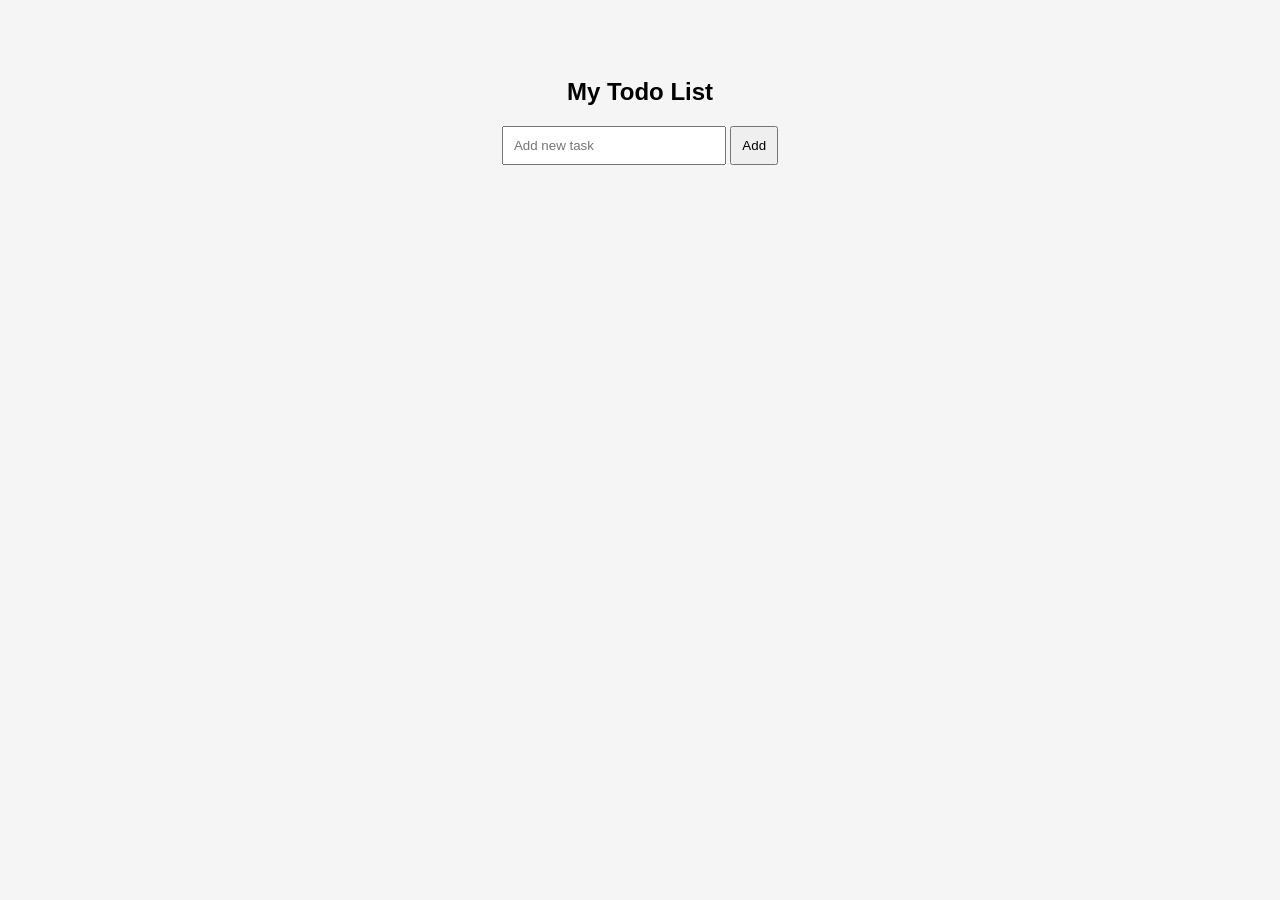
==== index.html @ 4df79999 "Update index.html" ====
<!DOCTYPE html>
<html>
<head>
  <link rel="stylesheet" href="style.css">
</head>
<body>
  <h2>My Todo List</h2>
  <input id="taskInput" placeholder="Add new task">
  <button onclick="addTask()">Add</button>
  <ul id="taskList"></ul>
  <script src="script.js"></script>
</body>
</html>
---- style.css ----
body {
  font-family: Arial;
  text-align: center;
  padding: 50px;
  background: #f5f5f5;
}

input {
  padding: 10px;
  width: 200px;
}

button {
  padding: 10px;
  cursor: pointer;
}

li {
  margin: 10px 0;
  list-style: none;
}

li button {
  margin-left: 10px;
  background: red;
  color: white;
  border: none;
  padding: 5px 10px;
}
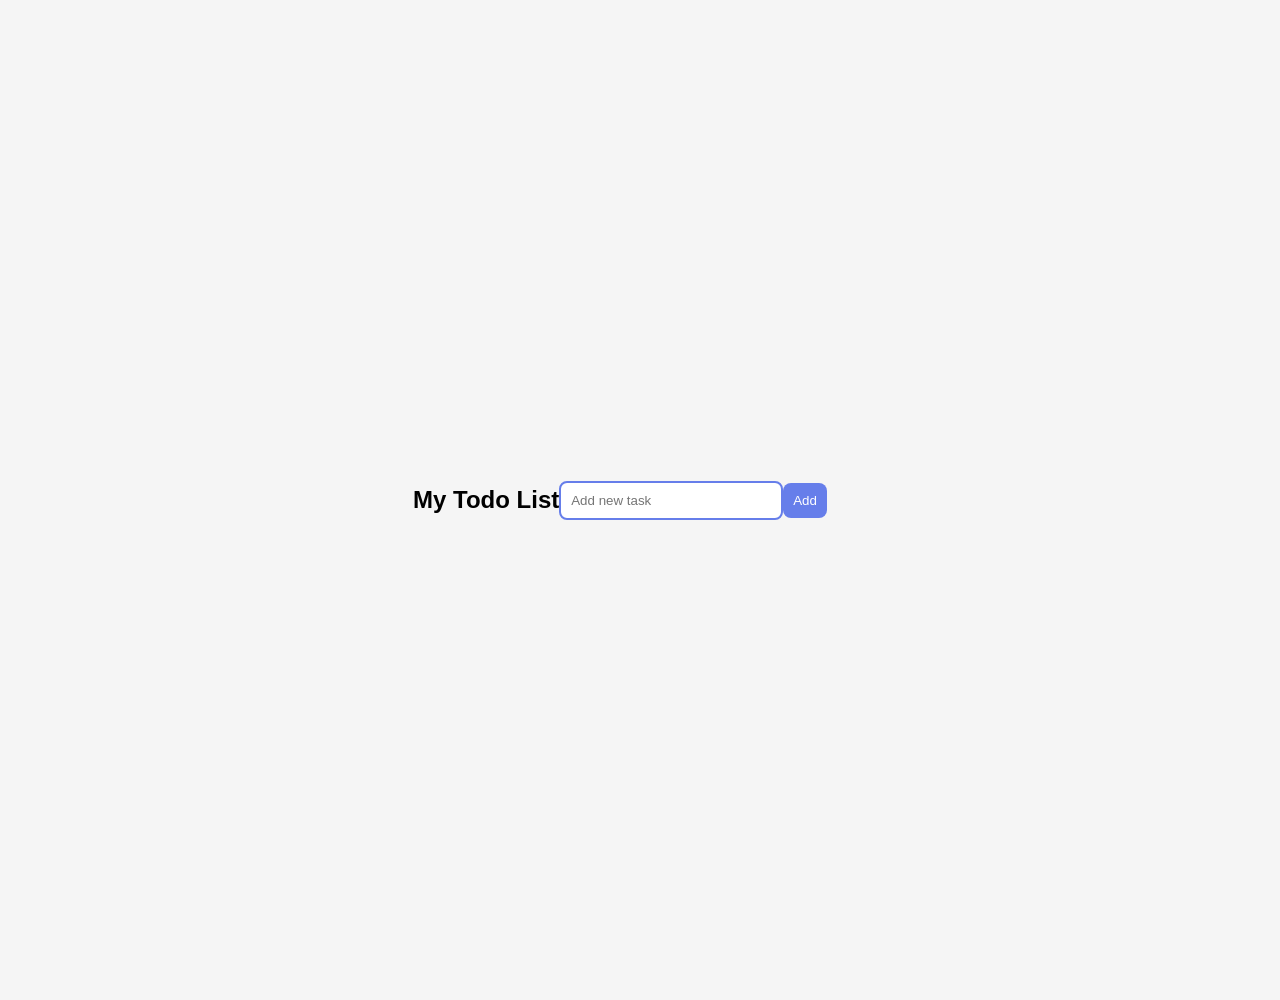
==== commit 217cdb91: "Update index.html" ====
--- a/index.html
+++ b/index.html
@@ -1,6 +1,54 @@
 <!DOCTYPE html>
 <html>
 <head>
+  <style>
+body {
+  font-family: 'Poppins', sans-serif;
+  background: linear-gradient(135deg, #667eea 0%, #764ba2 100%);
+  display: flex;
+  justify-content: center;
+  align-items: center;
+  min-height: 100vh;
+  margin: 0;
+}
+
+.container {
+  background: white;
+  padding: 30px;
+  border-radius: 15px;
+  box-shadow: 0 10px 30px rgba(0,0,0,0.2);
+  width: 400px;
+}
+
+input {
+  width: 70%;
+  padding: 10px;
+  border: 2px solid #667eea;
+  border-radius: 8px;
+  outline: none;
+}
+
+button {
+  padding: 10px 15px;
+  background: #667eea;
+  color: white;
+  border: none;
+  border-radius: 8px;
+  cursor: pointer;
+}
+
+button:hover {
+  background: #764ba2;
+}
+
+li {
+  background: #f5f5f5;
+  padding: 10px;
+  margin: 8px 0;
+  border-radius: 8px;
+  list-style: none;
+}
+</style>
   <link rel="stylesheet" href="style.css">
 </head>
 <body>
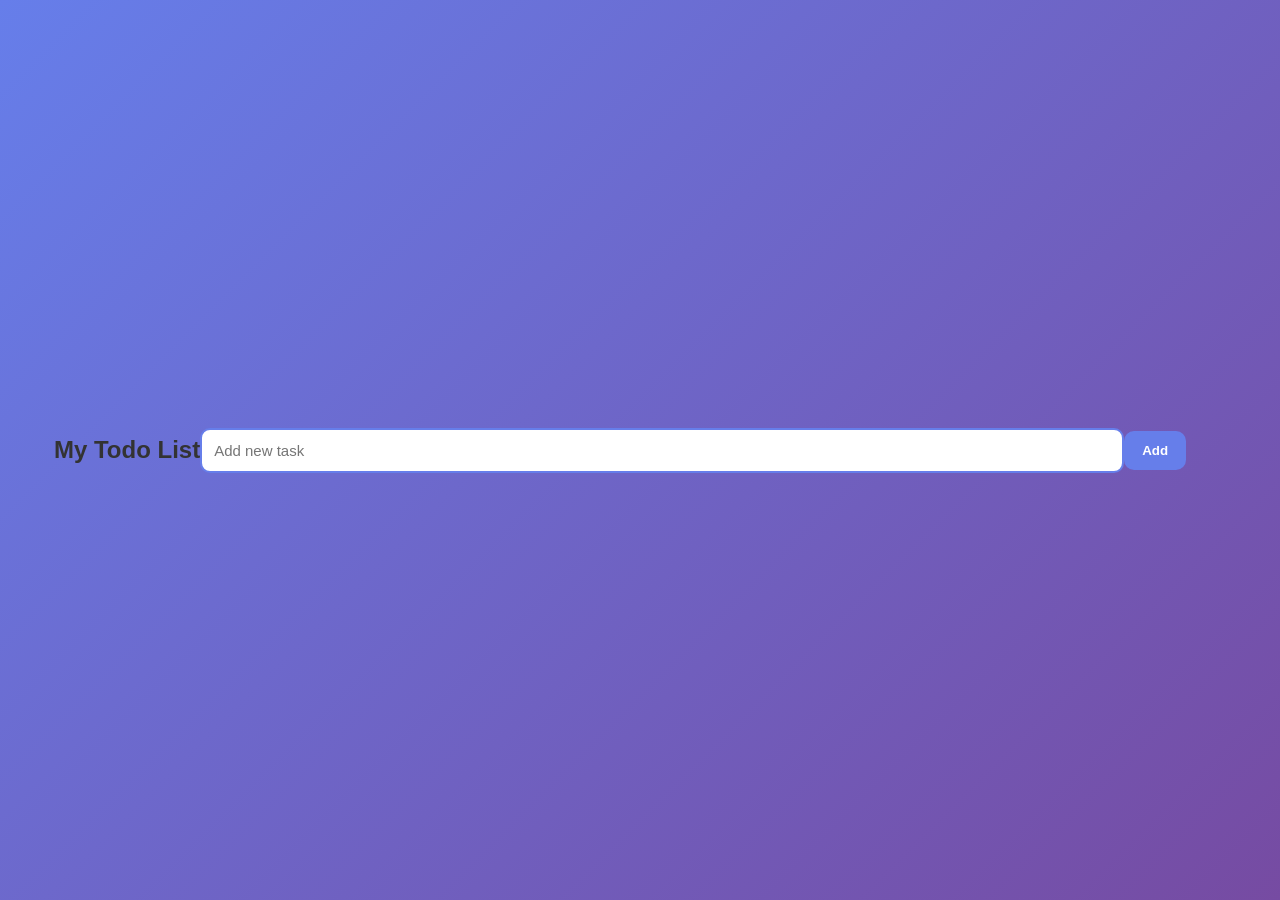
==== commit ec242325: "Update index.html" ====
--- a/index.html
+++ b/index.html
@@ -1,54 +1,7 @@
 <!DOCTYPE html>
 <html>
 <head>
-  <style>
-body {
-  font-family: 'Poppins', sans-serif;
-  background: linear-gradient(135deg, #667eea 0%, #764ba2 100%);
-  display: flex;
-  justify-content: center;
-  align-items: center;
-  min-height: 100vh;
-  margin: 0;
-}
-
-.container {
-  background: white;
-  padding: 30px;
-  border-radius: 15px;
-  box-shadow: 0 10px 30px rgba(0,0,0,0.2);
-  width: 400px;
-}
-
-input {
-  width: 70%;
-  padding: 10px;
-  border: 2px solid #667eea;
-  border-radius: 8px;
-  outline: none;
-}
-
-button {
-  padding: 10px 15px;
-  background: #667eea;
-  color: white;
-  border: none;
-  border-radius: 8px;
-  cursor: pointer;
-}
-
-button:hover {
-  background: #764ba2;
-}
-
-li {
-  background: #f5f5f5;
-  padding: 10px;
-  margin: 8px 0;
-  border-radius: 8px;
-  list-style: none;
-}
-</style>
+  
   <link rel="stylesheet" href="style.css">
 </head>
 <body>
--- a/style.css
+++ b/style.css
@@ -1,29 +1,50 @@
 body {
-  font-family: Arial;
+  font-family: 'Poppins', sans-serif;
+  background: linear-gradient(135deg, #667eea 0%, #764ba2 100%);
+  display: flex;
+  justify-content: center;
+  align-items: center;
+  min-height: 100vh;
+  margin: 0;
+}
+
+h2 {
   text-align: center;
-  padding: 50px;
-  background: #f5f5f5;
+  color: #333;
 }
 
 input {
-  padding: 10px;
-  width: 200px;
+  width: 70%;
+  padding: 12px;
+  border: 2px solid #667eea;
+  border-radius: 10px;
+  outline: none;
+  font-size: 15px;
 }
 
 button {
-  padding: 10px;
+  padding: 12px 18px;
+  background: #667eea;
+  color: white;
+  border: none;
+  border-radius: 10px;
   cursor: pointer;
+  font-weight: bold;
+  transition: 0.3s;
+}
+
+button:hover {
+  background: #764ba2;
+  transform: scale(1.05);
 }
 
 li {
+  background: #f8f9fa;
+  padding: 12px;
   margin: 10px 0;
+  border-radius: 10px;
   list-style: none;
+  display: flex;
+  justify-content: space-between;
+  box-shadow: 0 2px 5px rgba(0,0,0,0.1);
 }
-
-li button {
-  margin-left: 10px;
-  background: red;
-  color: white;
-  border: none;
-  padding: 5px 10px;
-}
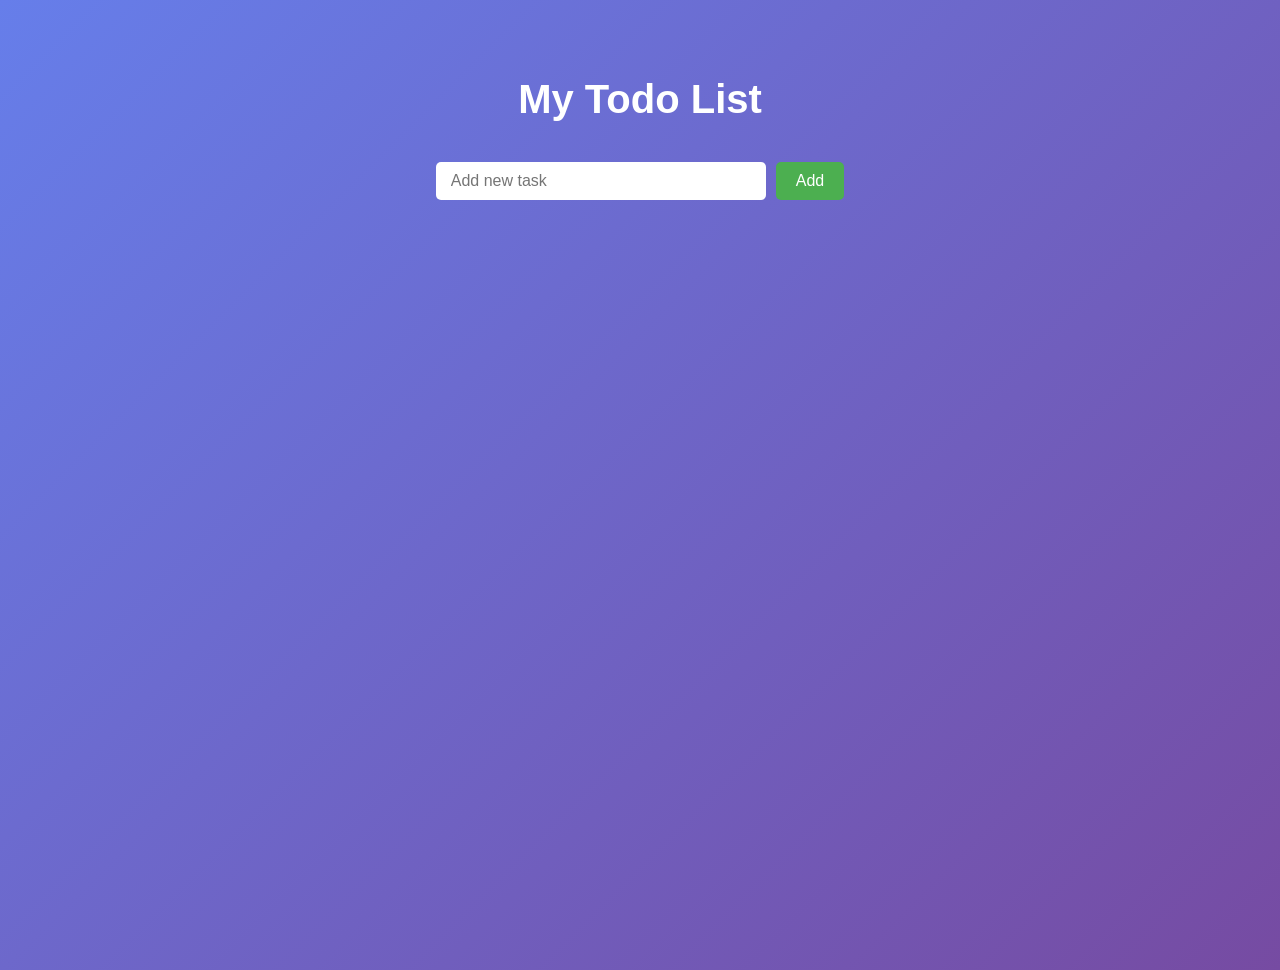
==== commit 40a53dd5: "Update index.html" ====
--- a/index.html
+++ b/index.html
@@ -1,14 +1,17 @@
 <!DOCTYPE html>
 <html>
 <head>
-  
   <link rel="stylesheet" href="style.css">
 </head>
 <body>
-  <h2>My Todo List</h2>
-  <input id="taskInput" placeholder="Add new task">
-  <button onclick="addTask()">Add</button>
-  <ul id="taskList"></ul>
+  <div class="container">
+    <h1>My Todo List</h1>
+    <div class="input-area">
+      <input type="text" placeholder="Add new task">
+      <button>Add</button>
+    </div>
+    <div id="todo-list"></div>
+  </div>
   <script src="script.js"></script>
 </body>
 </html>
--- a/style.css
+++ b/style.css
@@ -1,50 +1,70 @@
 body {
-  font-family: 'Poppins', sans-serif;
+  margin: 0;
+  padding: 20px;
+  font-family: Arial, sans-serif;
   background: linear-gradient(135deg, #667eea 0%, #764ba2 100%);
+  min-height: 100vh;
   display: flex;
   justify-content: center;
-  align-items: center;
-  min-height: 100vh;
-  margin: 0;
+  align-items: flex-start;
+  padding-top: 50px;
 }
 
-h2 {
+.container {
   text-align: center;
-  color: #333;
+  width: 100%;
+  max-width: 600px;
+}
+
+h1 {
+  color: white;
+  margin-bottom: 40px;
+  font-size: 2.5em;
+  text-align: center;
+}
+
+.input-area {
+  display: flex;
+  gap: 10px;
+  justify-content: center;
+  margin-bottom: 30px;
 }
 
 input {
-  width: 70%;
-  padding: 12px;
-  border: 2px solid #667eea;
-  border-radius: 10px;
-  outline: none;
-  font-size: 15px;
+  padding: 10px 15px;
+  width: 300px;
+  max-width: 60%;
+  border: none;
+  border-radius: 5px;
+  font-size: 16px;
 }
 
 button {
-  padding: 12px 18px;
-  background: #667eea;
+  padding: 10px 20px;
+  background-color: #4CAF50;
   color: white;
   border: none;
-  border-radius: 10px;
+  border-radius: 5px;
   cursor: pointer;
-  font-weight: bold;
-  transition: 0.3s;
+  font-size: 16px;
 }
 
 button:hover {
-  background: #764ba2;
-  transform: scale(1.05);
+  background-color: #45a049;
 }
 
-li {
-  background: #f8f9fa;
-  padding: 12px;
-  margin: 10px 0;
-  border-radius: 10px;
-  list-style: none;
+.todo-item {
+  background: white;
+  padding: 10px 15px;
+  margin: 10px auto;
+  border-radius: 5px;
   display: flex;
   justify-content: space-between;
-  box-shadow: 0 2px 5px rgba(0,0,0,0.1);
+  align-items: center;
+  max-width: 400px;
 }
+
+.todo-item button {
+  background-color: #f44336;
+  padding: 5px 15px;
+}
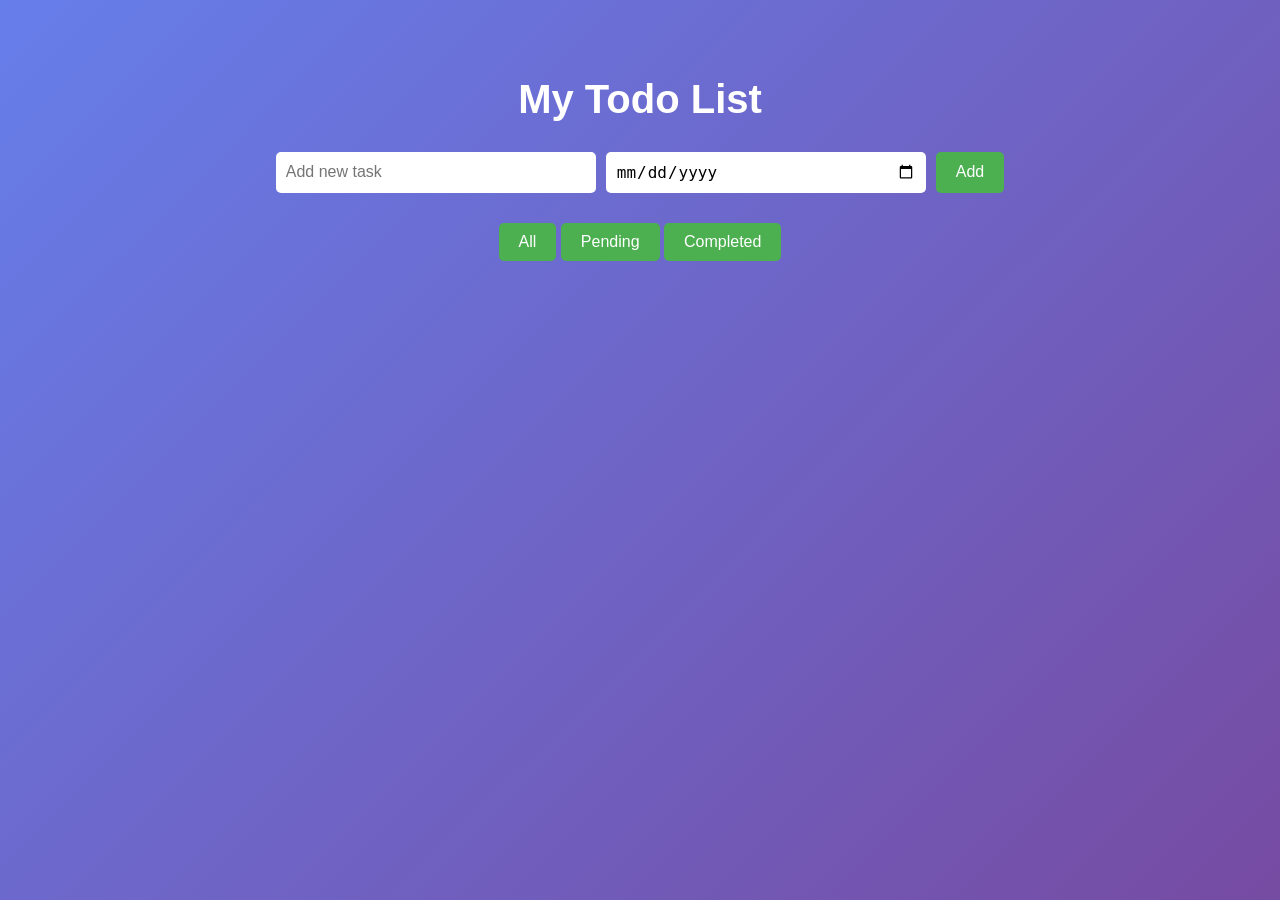
==== commit abe157da: "Update index.html" ====
--- a/index.html
+++ b/index.html
@@ -1,17 +1,25 @@
 <!DOCTYPE html>
 <html>
 <head>
-  <link rel="stylesheet" href="style.css">
+    <link rel="stylesheet" href="style.css">
 </head>
 <body>
-  <div class="container">
-    <h1>My Todo List</h1>
-    <div class="input-area">
-      <input type="text" placeholder="Add new task">
-      <button>Add</button>
+    <div class="container">
+        <h1>My Todo List</h1>
+        <div class="input-area">
+            <input type="text" id="taskInput" placeholder="Add new task">
+            <input type="date" id="dateInput">
+            <button onclick="addTask()">Add</button>
+        </div>
+
+        <div style="margin:15px 0;">
+            <button onclick="filterTasks('all')">All</button>
+            <button onclick="filterTasks('pending')">Pending</button>
+            <button onclick="filterTasks('completed')">Completed</button>
+        </div>
+
+        <div id="todo-list" class="todo-list"></div>
     </div>
-    <div id="todo-list"></div>
-  </div>
-  <script src="script.js"></script>
+    <script src="script.js"></script>
 </body>
 </html>
--- a/style.css
+++ b/style.css
@@ -1,26 +1,20 @@
 body {
   margin: 0;
-  padding: 20px;
+  padding: 0;
   font-family: Arial, sans-serif;
   background: linear-gradient(135deg, #667eea 0%, #764ba2 100%);
   min-height: 100vh;
-  display: flex;
-  justify-content: center;
-  align-items: flex-start;
-  padding-top: 50px;
 }
 
 .container {
   text-align: center;
-  width: 100%;
-  max-width: 600px;
+  padding-top: 50px;
 }
 
 h1 {
   color: white;
-  margin-bottom: 40px;
   font-size: 2.5em;
-  text-align: center;
+  margin-bottom: 30px;
 }
 
 .input-area {
@@ -31,9 +25,8 @@
 }
 
 input {
-  padding: 10px 15px;
+  padding: 10px;
   width: 300px;
-  max-width: 60%;
   border: none;
   border-radius: 5px;
   font-size: 16px;
@@ -59,8 +52,9 @@
   margin: 10px auto;
   border-radius: 5px;
   display: flex;
-  justify-content: space-between;
+  justify-content: center;
   align-items: center;
+  gap: 15px; /* space between text and Delete button */
   max-width: 400px;
 }
 
@@ -68,3 +62,7 @@
   background-color: #f44336;
   padding: 5px 15px;
 }
+
+.todo-item button:hover {
+  background-color: #da190b;
+}
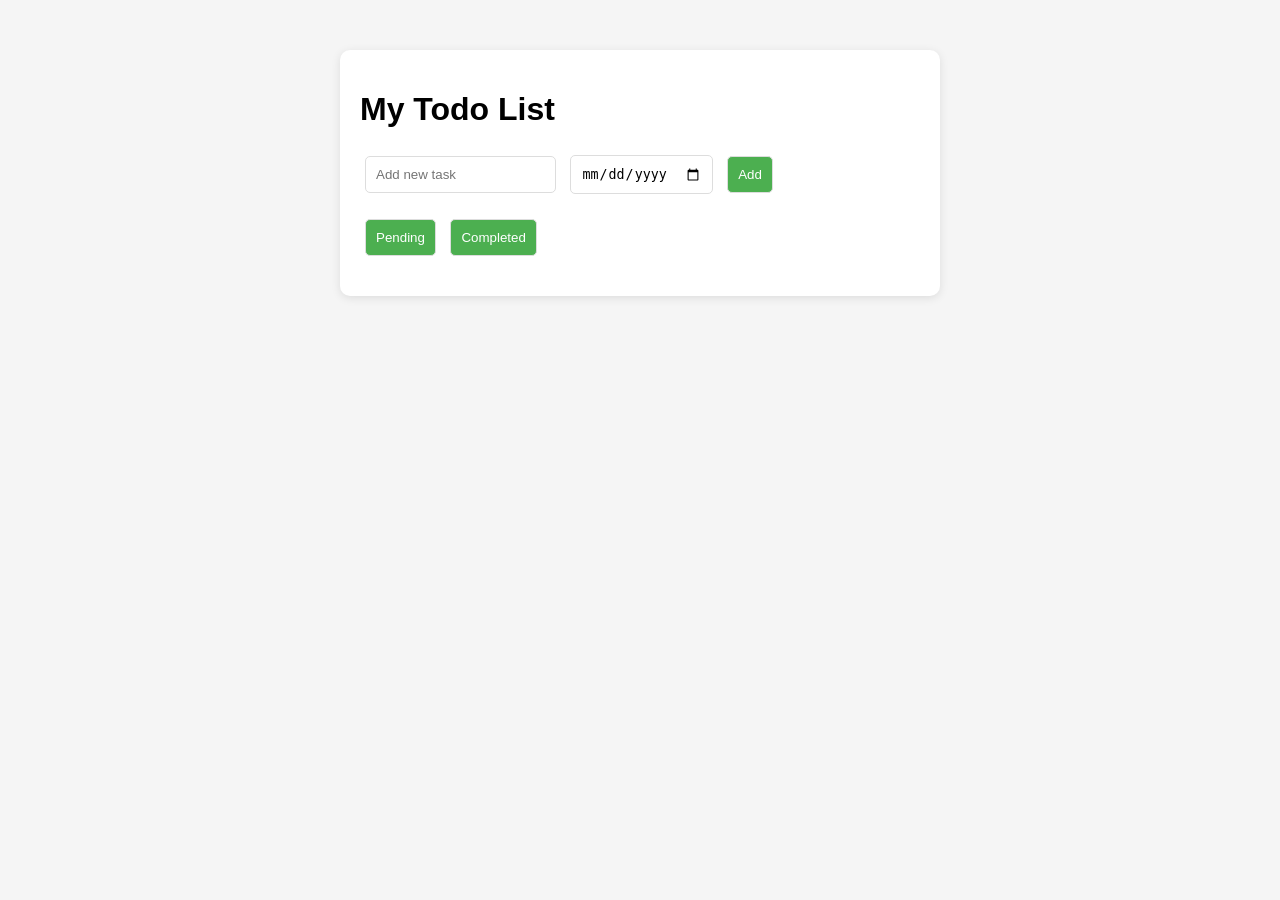
==== commit c39f5d7d: "Update index.html" ====
--- a/index.html
+++ b/index.html
@@ -13,7 +13,6 @@
         </div>
 
         <div style="margin:15px 0;">
-            <button onclick="filterTasks('all')">All</button>
             <button onclick="filterTasks('pending')">Pending</button>
             <button onclick="filterTasks('completed')">Completed</button>
         </div>
--- a/style.css
+++ b/style.css
@@ -1,68 +1,55 @@
 body {
-  margin: 0;
-  padding: 0;
-  font-family: Arial, sans-serif;
-  background: linear-gradient(135deg, #667eea 0%, #764ba2 100%);
-  min-height: 100vh;
+    font-family: Arial;
+    max-width: 600px;
+    margin: 50px auto;
+    background: #f5f5f5;
 }
 
 .container {
-  text-align: center;
-  padding-top: 50px;
+    background: white;
+    padding: 20px;
+    border-radius: 10px;
+    box-shadow: 0 2px 10px rgba(0,0,0,0.1);
 }
 
-h1 {
-  color: white;
-  font-size: 2.5em;
-  margin-bottom: 30px;
-}
-
-.input-area {
-  display: flex;
-  gap: 10px;
-  justify-content: center;
-  margin-bottom: 30px;
-}
-
-input {
-  padding: 10px;
-  width: 300px;
-  border: none;
-  border-radius: 5px;
-  font-size: 16px;
+input, button {
+    padding: 10px;
+    margin: 5px;
+    border: 1px solid #ddd;
+    border-radius: 5px;
 }
 
 button {
-  padding: 10px 20px;
-  background-color: #4CAF50;
-  color: white;
-  border: none;
-  border-radius: 5px;
-  cursor: pointer;
-  font-size: 16px;
+    background: #4CAF50;
+    color: white;
+    cursor: pointer;
 }
 
 button:hover {
-  background-color: #45a049;
+    background: #45a049;
 }
 
 .todo-item {
-  background: white;
-  padding: 10px 15px;
-  margin: 10px auto;
-  border-radius: 5px;
-  display: flex;
-  justify-content: center;
-  align-items: center;
-  gap: 15px; /* space between text and Delete button */
-  max-width: 400px;
+    display: flex;
+    align-items: center;
+    padding: 10px;
+    margin: 5px 0;
+    background: #f9f9f9;
+    border-radius: 5px;
 }
 
-.todo-item button {
-  background-color: #f44336;
-  padding: 5px 15px;
+.todo-item.completed {
+    text-decoration: line-through;
+    opacity: 0.6;
 }
 
-.todo-item button:hover {
-  background-color: #da190b;
+.todo-item span {
+    flex: 1;
+    margin-left: 10px;
 }
+
+.due-date {
+    font-size: 12px;
+    color: #666;
+    margin-left: 10px;
+}
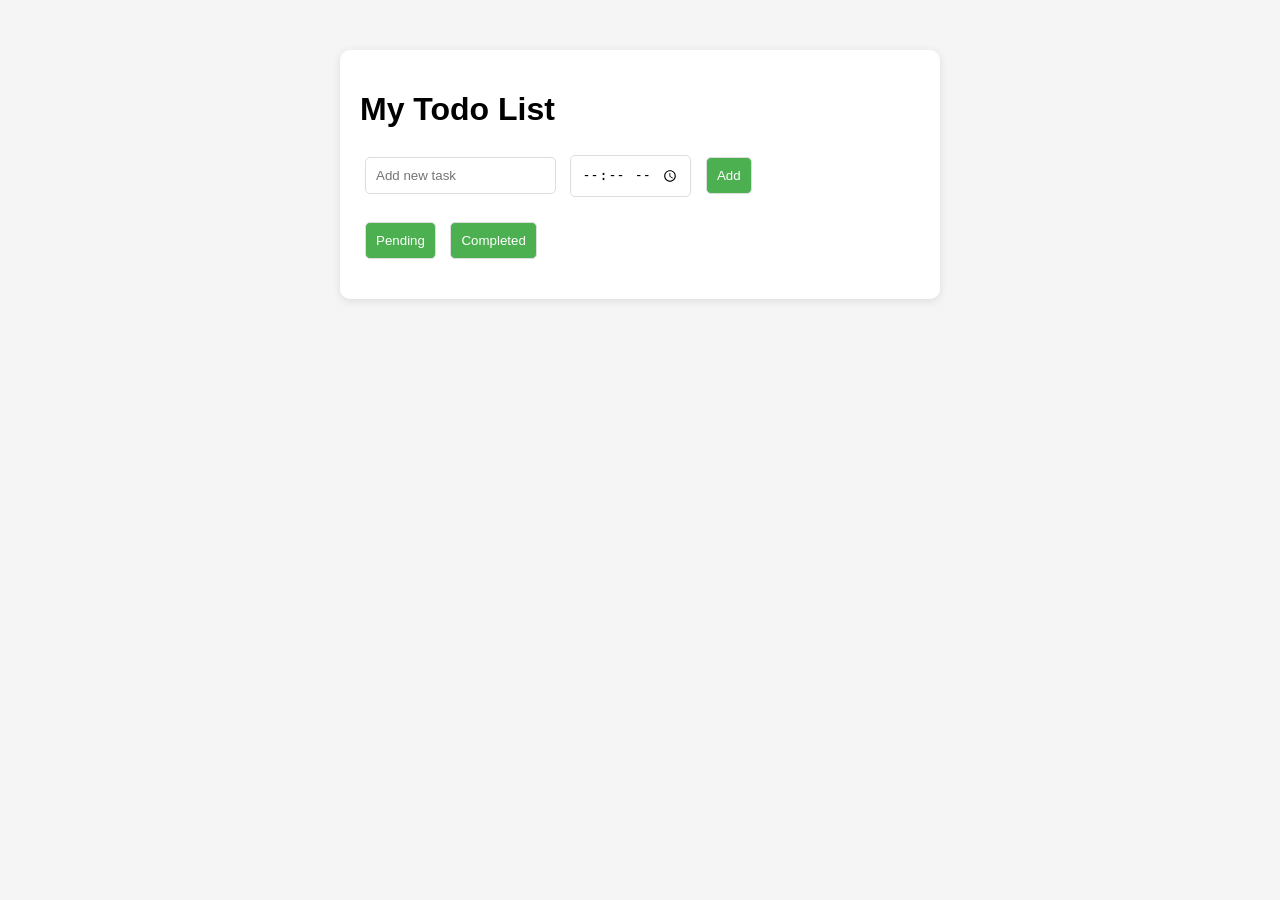
==== commit 25307e0e: "Update index.html" ====
--- a/index.html
+++ b/index.html
@@ -8,7 +8,7 @@
         <h1>My Todo List</h1>
         <div class="input-area">
             <input type="text" id="taskInput" placeholder="Add new task">
-            <input type="date" id="dateInput">
+            <input type="time" id="timeInput">
             <button onclick="addTask()">Add</button>
         </div>
 
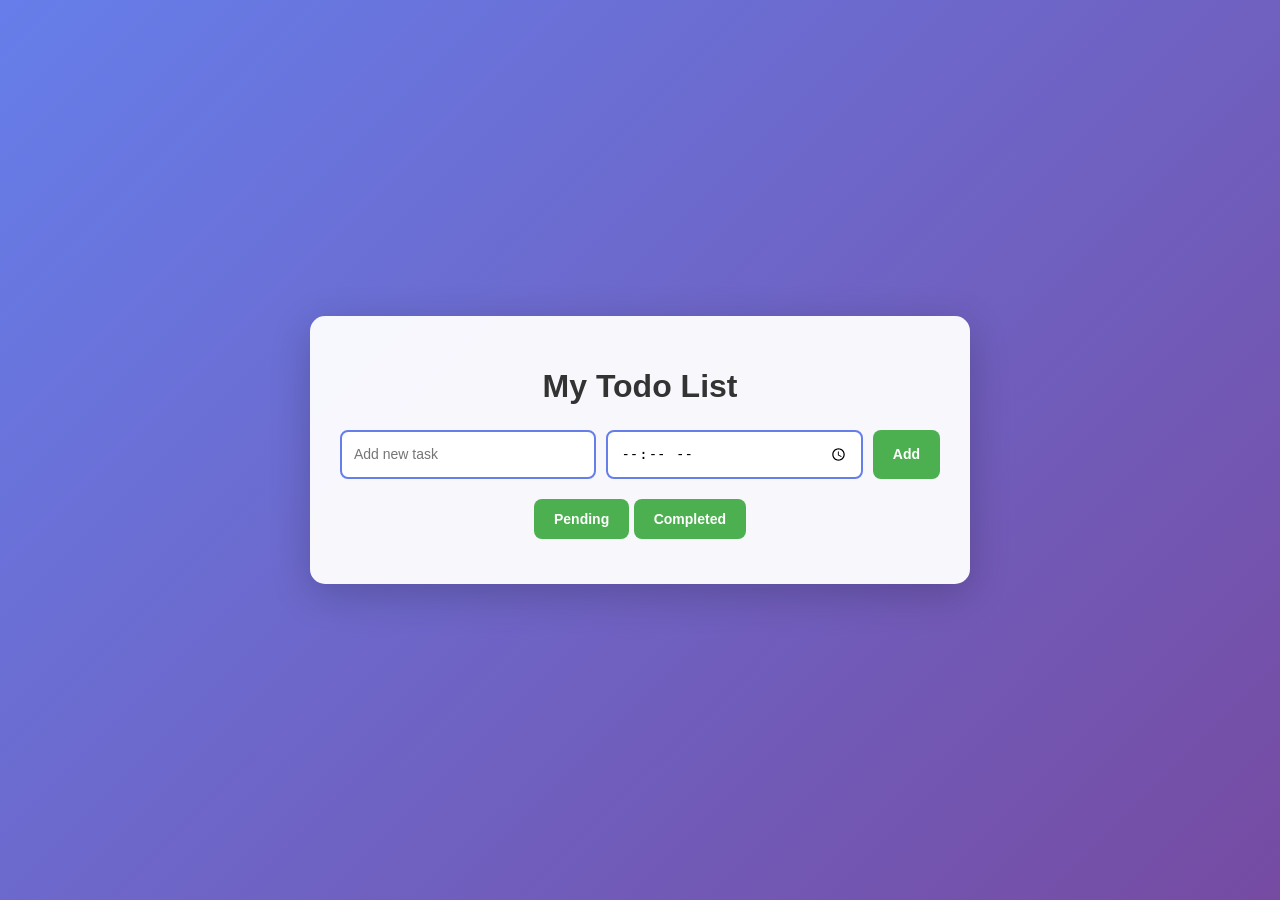
==== commit bdb73463: "Update index.html" ====
--- a/index.html
+++ b/index.html
@@ -1,7 +1,7 @@
 <!DOCTYPE html>
 <html>
 <head>
-    <link rel="stylesheet" href="style.css">
+    <link rel="stylesheet" href="style.css?v=1">
 </head>
 <body>
     <div class="container">
@@ -12,7 +12,7 @@
             <button onclick="addTask()">Add</button>
         </div>
 
-        <div style="margin:15px 0;">
+        <div style="margin:15px 0; text-align:center;">
             <button onclick="filterTasks('pending')">Pending</button>
             <button onclick="filterTasks('completed')">Completed</button>
         </div>
--- a/style.css
+++ b/style.css
@@ -1,55 +1,84 @@
 body {
     font-family: Arial;
-    max-width: 600px;
-    margin: 50px auto;
-    background: #f5f5f5;
+    margin: 0;
+    padding: 0;
+    background: linear-gradient(135deg, #667eea 0%, #764ba2 100%);
+    min-height: 100vh;
+    display: flex;
+    justify-content: center;
+    align-items: center;
 }
 
 .container {
-    background: white;
-    padding: 20px;
-    border-radius: 10px;
-    box-shadow: 0 2px 10px rgba(0,0,0,0.1);
+    background: rgba(255, 255, 255, 0.95);
+    padding: 30px;
+    border-radius: 15px;
+    box-shadow: 0 10px 40px rgba(0,0,0,0.2);
+    width: 90%;
+    max-width: 600px;
 }
 
-input, button {
-    padding: 10px;
-    margin: 5px;
-    border: 1px solid #ddd;
-    border-radius: 5px;
+h1 {
+    text-align: center;
+    color: #333;
+    margin-bottom: 25px;
+}
+
+.input-area {
+    display: flex;
+    gap: 10px;
+    margin-bottom: 20px;
+}
+
+input[type="text"], input[type="time"] {
+    flex: 1;
+    padding: 12px;
+    border: 2px solid #667eea;
+    border-radius: 8px;
+    font-size: 14px;
 }
 
 button {
+    padding: 12px 20px;
     background: #4CAF50;
     color: white;
+    border: none;
+    border-radius: 8px;
     cursor: pointer;
+    font-size: 14px;
+    font-weight: bold;
 }
 
 button:hover {
     background: #45a049;
+    transform: translateY(-2px);
 }
 
 .todo-item {
     display: flex;
     align-items: center;
-    padding: 10px;
-    margin: 5px 0;
-    background: #f9f9f9;
-    border-radius: 5px;
+    padding: 15px;
+    margin: 8px 0;
+    background: #f8f9ff;
+    border-radius: 8px;
+    border-left: 4px solid #667eea;
 }
 
 .todo-item.completed {
     text-decoration: line-through;
     opacity: 0.6;
+    border-left-color: #4CAF50;
 }
 
 .todo-item span {
     flex: 1;
-    margin-left: 10px;
+    margin-left: 12px;
+    font-size: 15px;
 }
 
-.due-date {
+.time {
     font-size: 12px;
-    color: #666;
+    color: #667eea;
     margin-left: 10px;
+    font-weight: bold;
 }
